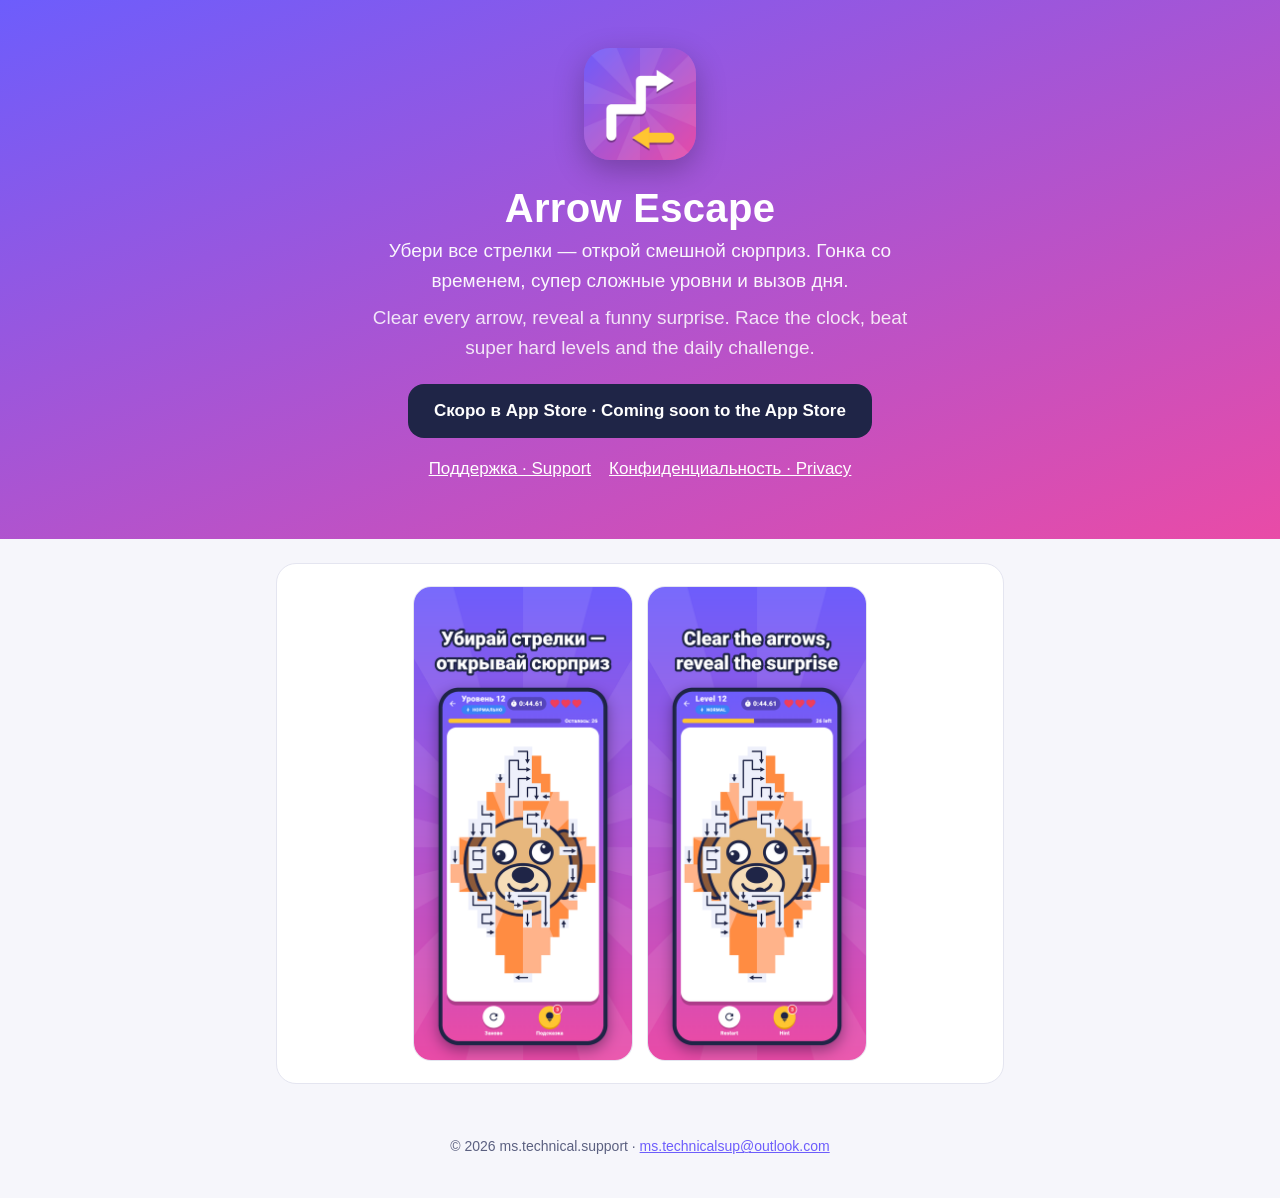
==== index.html @ 04223e9e "Publish the developer site with Arrow Escape support and privacy pages Landing page, bilingual priva" ====
<!doctype html>
<html lang="ru">
<head>
<meta charset="utf-8">
<meta name="viewport" content="width=device-width, initial-scale=1">
<title>ms.technical.support — Arrow Escape</title>
<meta name="description" content="Arrow Escape — головоломка со стрелками и смешными сюрпризами. Arrow puzzle with funny surprises.">
<link rel="icon" href="assets/arrow-escape-icon.png">
<link rel="stylesheet" href="assets/site.css">
</head>
<body>
<header class="hero">
  <img class="icon" src="assets/arrow-escape-icon.png" alt="Arrow Escape">
  <h1>Arrow Escape</h1>
  <p>Убери все стрелки — открой смешной сюрприз. Гонка со временем, супер сложные уровни и вызов дня.</p>
  <p class="muted" style="color:#fff;opacity:.85;margin-top:8px">Clear every arrow, reveal a funny surprise. Race the clock, beat super hard levels and the daily challenge.</p>
  <a class="cta" href="arrow-escape/support/">Скоро в App Store · Coming soon to the App Store</a>
  <div class="links">
    <a href="arrow-escape/support/">Поддержка · Support</a>
    <a href="arrow-escape/privacy/">Конфиденциальность · Privacy</a>
  </div>
</header>
<main class="wrap">
  <div class="card shots">
    <img src="assets/arrow-escape-ru.png" alt="Arrow Escape: убирай стрелки — открывай сюрприз" width="440" height="956">
    <img src="assets/arrow-escape-en.png" alt="Arrow Escape: clear the arrows, reveal the surprise" width="440" height="956">
  </div>
</main>
<footer>© 2026 ms.technical.support · <a href="mailto:ms.technicalsup@outlook.com">ms.technicalsup@outlook.com</a></footer>
</body>
</html>
---- assets/site.css ----
:root {
  --ink: #1f2547;
  --text: #1f2547;
  --muted: #5b6080;
  --bg: #f6f6fb;
  --card: #ffffff;
  --line: #e4e5f0;
  --accent: #6d5dfc;
  --accent-2: #e94ba7;
  --gold: #ffc531;
}
@media (prefers-color-scheme: dark) {
  :root {
    --text: #eef0fb;
    --muted: #a6aac6;
    --bg: #12142a;
    --card: #1c1f3b;
    --line: #2c3055;
  }
}
* { box-sizing: border-box; }
html { -webkit-text-size-adjust: 100%; }
body {
  margin: 0;
  font: 17px/1.55 -apple-system, BlinkMacSystemFont, "Segoe UI", Roboto, Helvetica, Arial, sans-serif;
  color: var(--text);
  background: var(--bg);
}
a { color: var(--accent); }
.hero {
  background: linear-gradient(160deg, var(--accent), var(--accent-2));
  color: #fff;
  padding: 48px 16px 56px;
  text-align: center;
}
.hero a { color: #fff; }
.hero img.icon { width: 112px; height: 112px; border-radius: 26px; box-shadow: 0 10px 30px rgba(0,0,0,.25); }
.hero h1 { margin: 18px 0 6px; font-size: clamp(24px, 7.4vw, 40px); line-height: 1.1; letter-spacing: .3px; }
.hero p { margin: 0 auto; max-width: 560px; font-size: 19px; opacity: .95; }
.wrap { max-width: 760px; margin: 0 auto; padding: 0 16px; }
.card {
  background: var(--card);
  border: 1px solid var(--line);
  border-radius: 20px;
  padding: 22px 22px;
  margin: 24px 0;
}
.cta {
  display: inline-block;
  margin-top: 22px;
  padding: 14px 26px;
  border-radius: 16px;
  background: var(--ink);
  color: #fff !important;
  font-weight: 800;
  text-decoration: none;
}
.links { display: flex; flex-wrap: wrap; gap: 10px 18px; justify-content: center; margin-top: 18px; }
.shots { display: flex; gap: 14px; justify-content: center; flex-wrap: wrap; }
.shots img { width: min(220px, 44vw); height: auto; border-radius: 18px; border: 1px solid var(--line); }
.lang { display: flex; gap: 8px; justify-content: center; margin: 18px 0 0; }
.lang a { padding: 6px 14px; border-radius: 99px; background: rgba(255,255,255,.2); text-decoration: none; font-weight: 700; }
h2 { font-size: 26px; margin: 36px 0 8px; }
h3 { font-size: 19px; margin: 22px 0 4px; }
.muted { color: var(--muted); }
footer { text-align: center; color: var(--muted); font-size: 14px; padding: 28px 16px 40px; }
details { border-top: 1px solid var(--line); padding: 12px 0; }
details:first-of-type { border-top: 0; }
summary { font-weight: 700; cursor: pointer; }
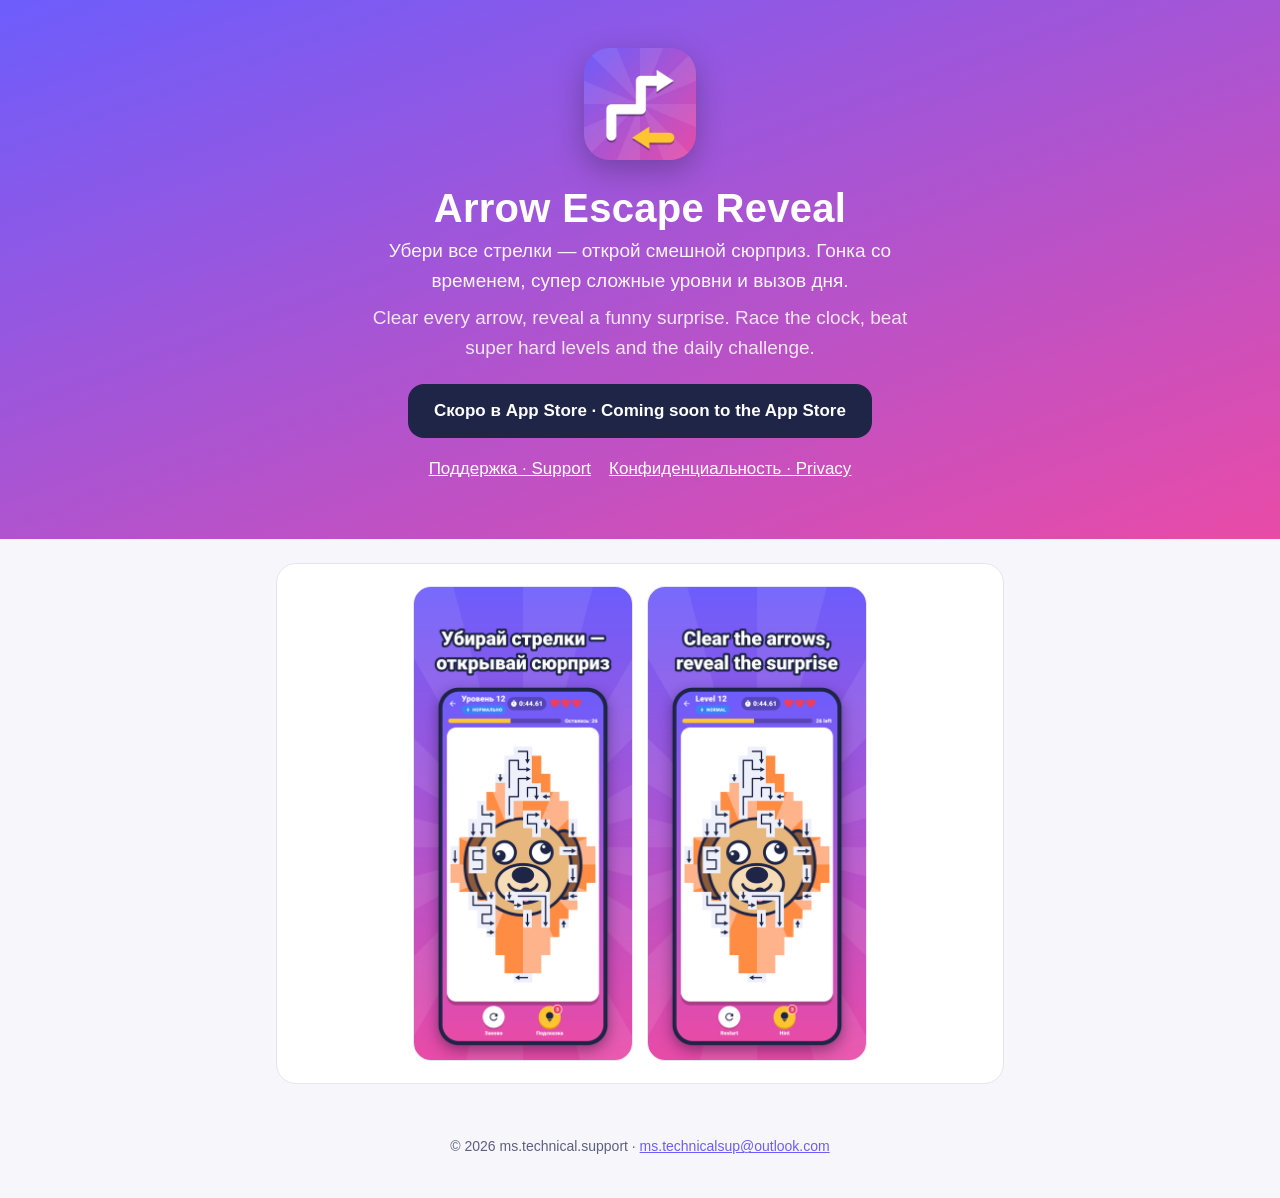
==== commit 622b70b0: "Use the App Store name Arrow Escape Reveal on the site Co-Authored-By: Claude Opus 5.5 <noreply@anth" ====
--- a/index.html
+++ b/index.html
@@ -3,7 +3,7 @@
 <head>
 <meta charset="utf-8">
 <meta name="viewport" content="width=device-width, initial-scale=1">
-<title>ms.technical.support — Arrow Escape</title>
+<title>Arrow Escape Reveal — ms.technical.support</title>
 <meta name="description" content="Arrow Escape — головоломка со стрелками и смешными сюрпризами. Arrow puzzle with funny surprises.">
 <link rel="icon" href="assets/arrow-escape-icon.png">
 <link rel="stylesheet" href="assets/site.css">
@@ -11,7 +11,7 @@
 <body>
 <header class="hero">
   <img class="icon" src="assets/arrow-escape-icon.png" alt="Arrow Escape">
-  <h1>Arrow Escape</h1>
+  <h1>Arrow Escape Reveal</h1>
   <p>Убери все стрелки — открой смешной сюрприз. Гонка со временем, супер сложные уровни и вызов дня.</p>
   <p class="muted" style="color:#fff;opacity:.85;margin-top:8px">Clear every arrow, reveal a funny surprise. Race the clock, beat super hard levels and the daily challenge.</p>
   <a class="cta" href="arrow-escape/support/">Скоро в App Store · Coming soon to the App Store</a>
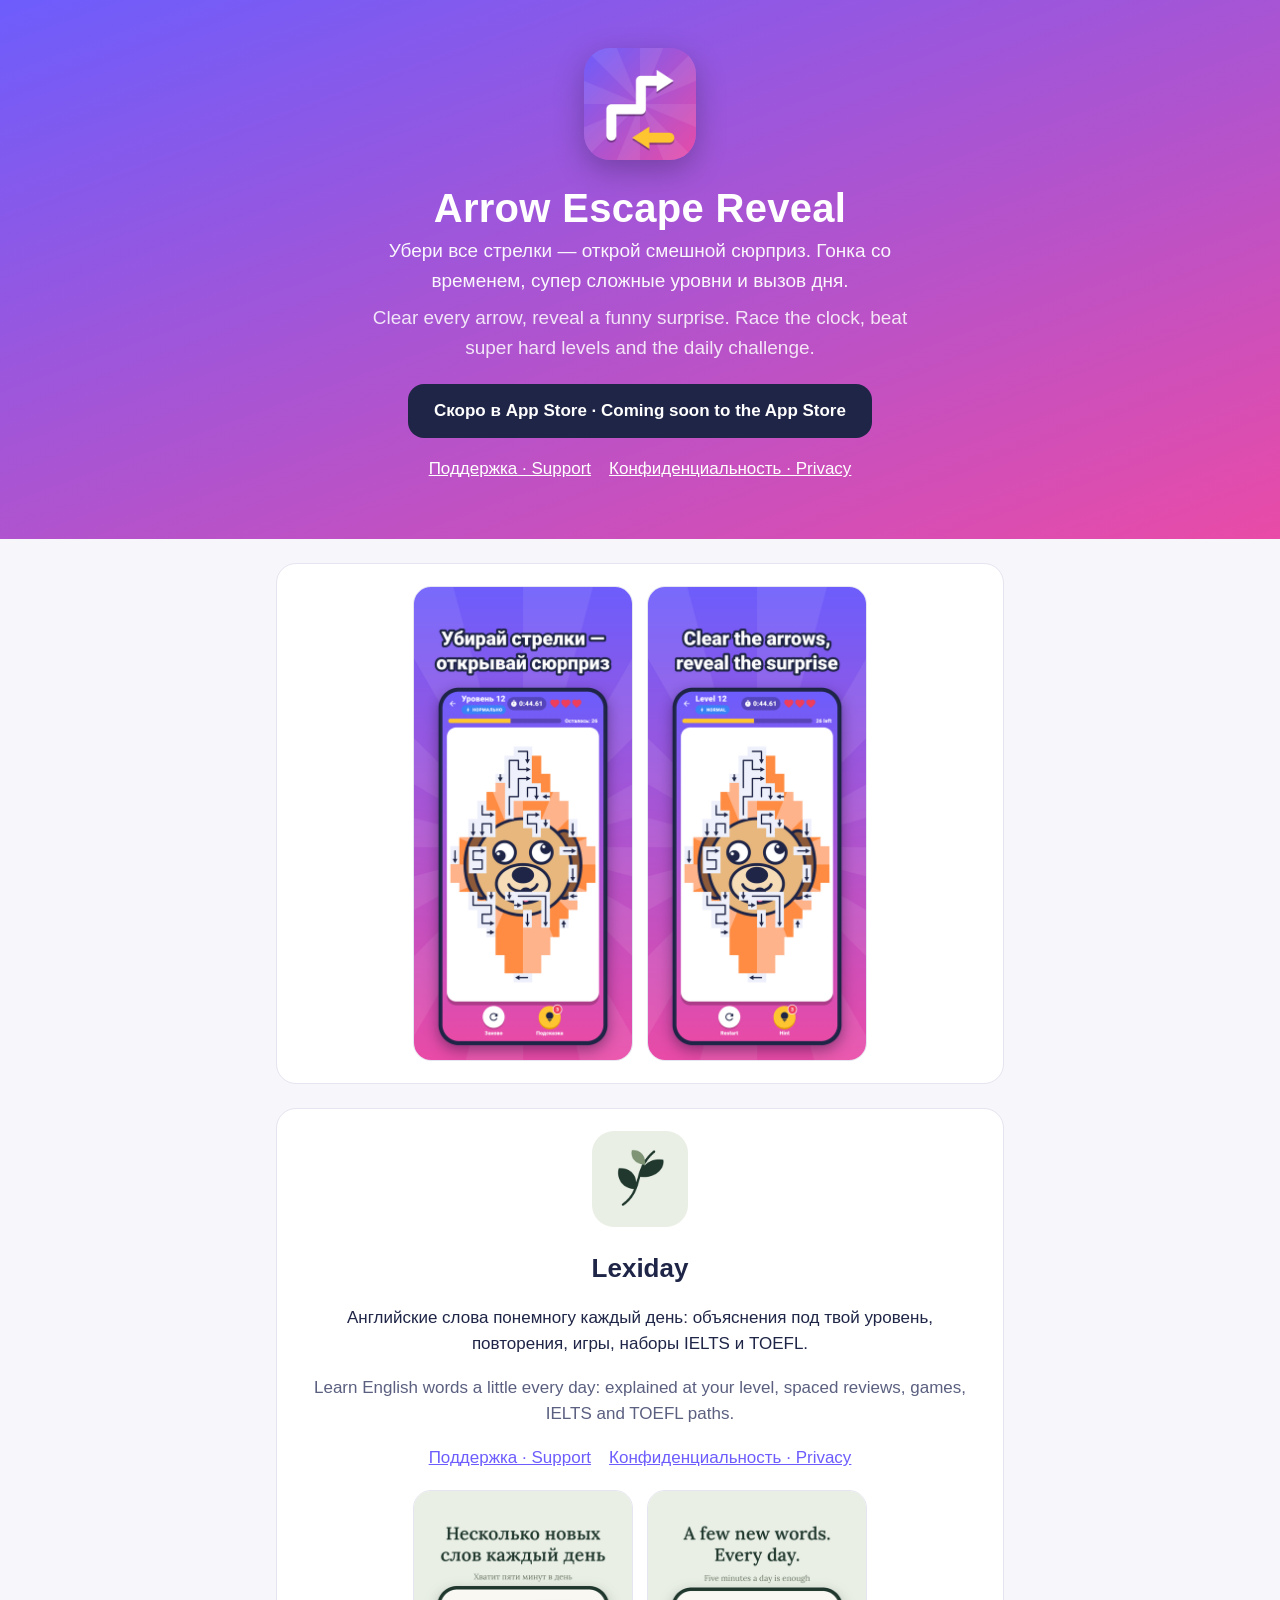
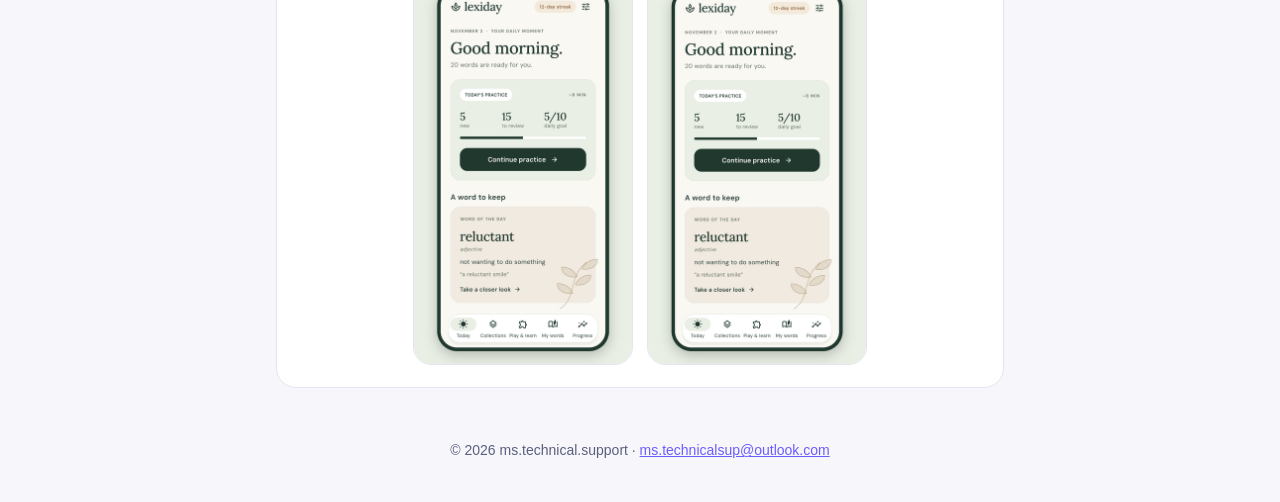
==== commit 035d252a: "Add Lexiday: privacy policy, support page and home page card Co-Authored-By: Claude Opus 5.5 <norepl" ====
--- a/index.html
+++ b/index.html
@@ -3,7 +3,7 @@
 <head>
 <meta charset="utf-8">
 <meta name="viewport" content="width=device-width, initial-scale=1">
-<title>Arrow Escape Reveal — ms.technical.support</title>
+<title>ms.technical.support — Arrow Escape Reveal, Lexiday</title>
 <meta name="description" content="Arrow Escape — головоломка со стрелками и смешными сюрпризами. Arrow puzzle with funny surprises.">
 <link rel="icon" href="assets/arrow-escape-icon.png">
 <link rel="stylesheet" href="assets/site.css">
@@ -25,6 +25,20 @@
     <img src="assets/arrow-escape-ru.png" alt="Arrow Escape: убирай стрелки — открывай сюрприз" width="440" height="956">
     <img src="assets/arrow-escape-en.png" alt="Arrow Escape: clear the arrows, reveal the surprise" width="440" height="956">
   </div>
+  <section class="card" style="text-align:center">
+    <img src="assets/lexiday-icon.png" alt="Lexiday" width="96" height="96" style="border-radius:22px">
+    <h2 style="margin:12px 0 4px">Lexiday</h2>
+    <p>Английские слова понемногу каждый день: объяснения под твой уровень, повторения, игры, наборы IELTS и TOEFL.</p>
+    <p class="muted">Learn English words a little every day: explained at your level, spaced reviews, games, IELTS and TOEFL paths.</p>
+    <div class="links">
+      <a href="lexiday/support/">Поддержка · Support</a>
+      <a href="lexiday/privacy/">Конфиденциальность · Privacy</a>
+    </div>
+    <div class="shots" style="margin-top:18px">
+      <img src="assets/lexiday-ru.png" alt="Lexiday: несколько новых слов каждый день" width="440" height="956">
+      <img src="assets/lexiday-en.png" alt="Lexiday: a few new words every day" width="440" height="956">
+    </div>
+  </section>
 </main>
 <footer>© 2026 ms.technical.support · <a href="mailto:ms.technicalsup@outlook.com">ms.technicalsup@outlook.com</a></footer>
 </body>
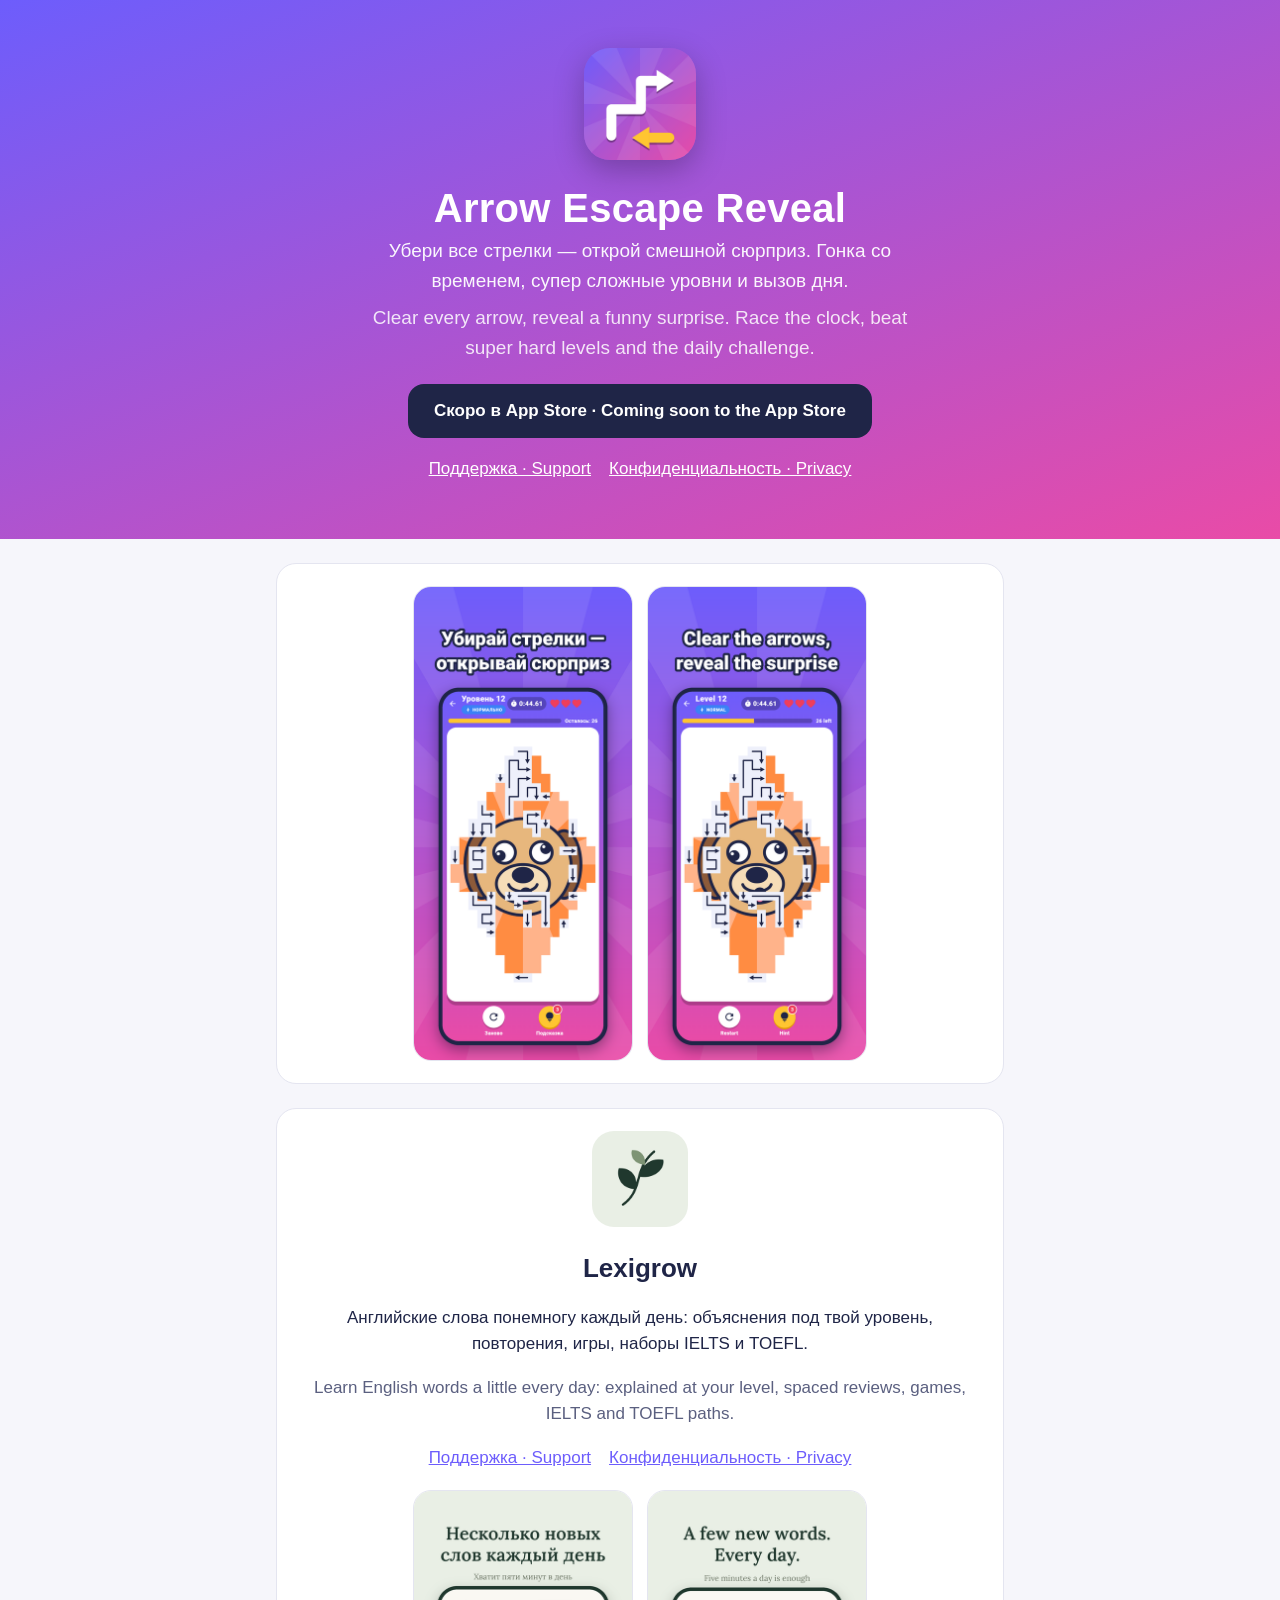
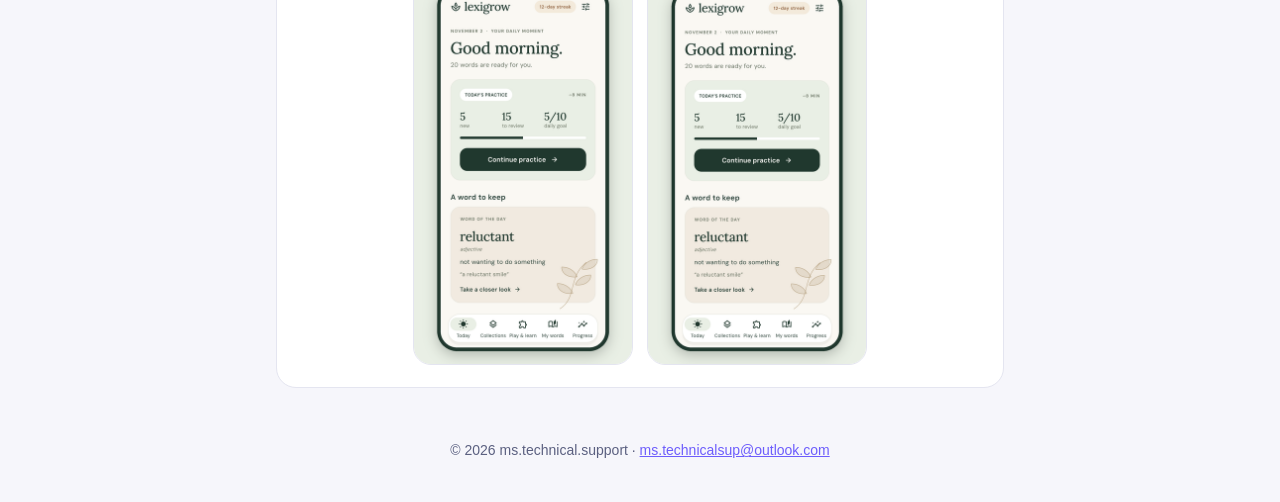
==== commit 807760f8: "Lexiday is now Lexigrow: pages move to /lexigrow/, old links redirect Co-Authored-By: Claude Opus 5." ====
--- a/index.html
+++ b/index.html
@@ -3,7 +3,7 @@
 <head>
 <meta charset="utf-8">
 <meta name="viewport" content="width=device-width, initial-scale=1">
-<title>ms.technical.support — Arrow Escape Reveal, Lexiday</title>
+<title>ms.technical.support — Arrow Escape Reveal, Lexigrow</title>
 <meta name="description" content="Arrow Escape — головоломка со стрелками и смешными сюрпризами. Arrow puzzle with funny surprises.">
 <link rel="icon" href="assets/arrow-escape-icon.png">
 <link rel="stylesheet" href="assets/site.css">
@@ -26,17 +26,17 @@
     <img src="assets/arrow-escape-en.png" alt="Arrow Escape: clear the arrows, reveal the surprise" width="440" height="956">
   </div>
   <section class="card" style="text-align:center">
-    <img src="assets/lexiday-icon.png" alt="Lexiday" width="96" height="96" style="border-radius:22px">
-    <h2 style="margin:12px 0 4px">Lexiday</h2>
+    <img src="assets/lexigrow-icon.png" alt="Lexigrow" width="96" height="96" style="border-radius:22px">
+    <h2 style="margin:12px 0 4px">Lexigrow</h2>
     <p>Английские слова понемногу каждый день: объяснения под твой уровень, повторения, игры, наборы IELTS и TOEFL.</p>
     <p class="muted">Learn English words a little every day: explained at your level, spaced reviews, games, IELTS and TOEFL paths.</p>
     <div class="links">
-      <a href="lexiday/support/">Поддержка · Support</a>
-      <a href="lexiday/privacy/">Конфиденциальность · Privacy</a>
+      <a href="lexigrow/support/">Поддержка · Support</a>
+      <a href="lexigrow/privacy/">Конфиденциальность · Privacy</a>
     </div>
     <div class="shots" style="margin-top:18px">
-      <img src="assets/lexiday-ru.png" alt="Lexiday: несколько новых слов каждый день" width="440" height="956">
-      <img src="assets/lexiday-en.png" alt="Lexiday: a few new words every day" width="440" height="956">
+      <img src="assets/lexigrow-ru.png" alt="Lexigrow: несколько новых слов каждый день" width="440" height="956">
+      <img src="assets/lexigrow-en.png" alt="Lexigrow: a few new words every day" width="440" height="956">
     </div>
   </section>
 </main>
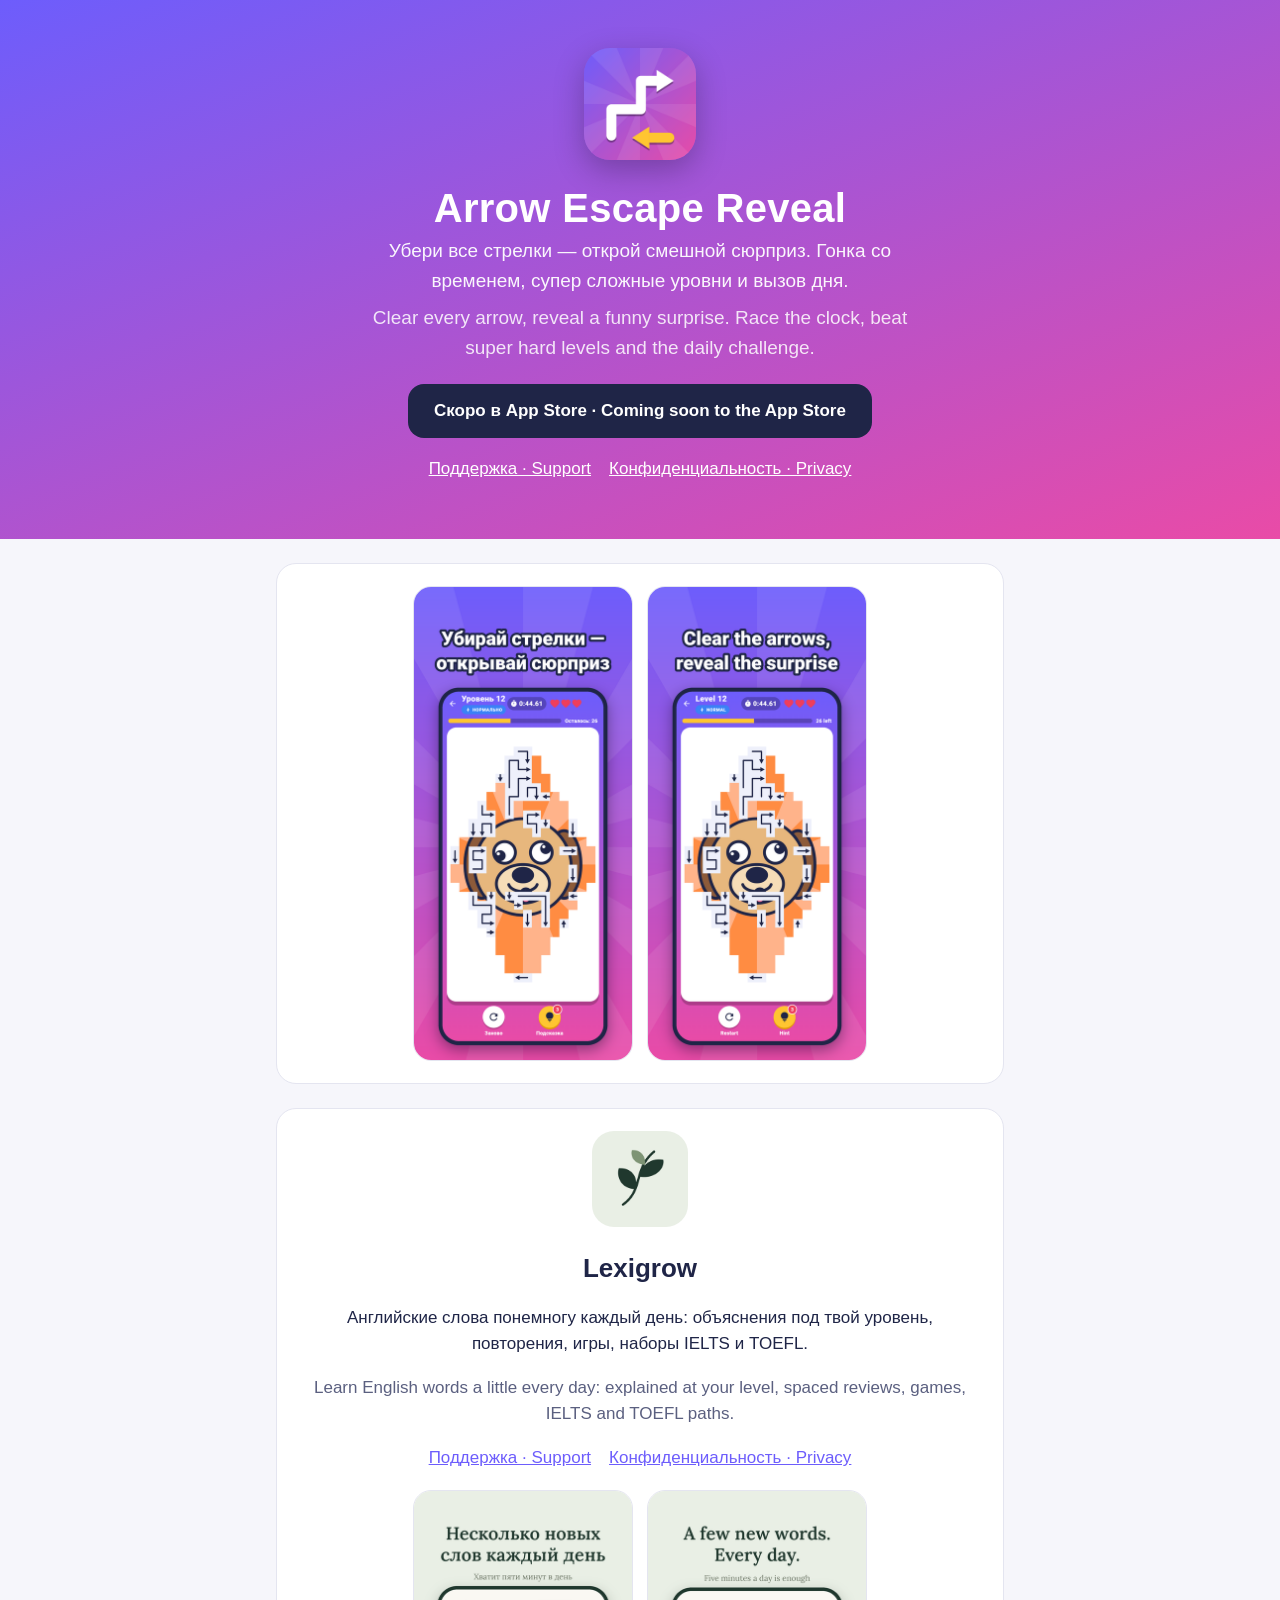
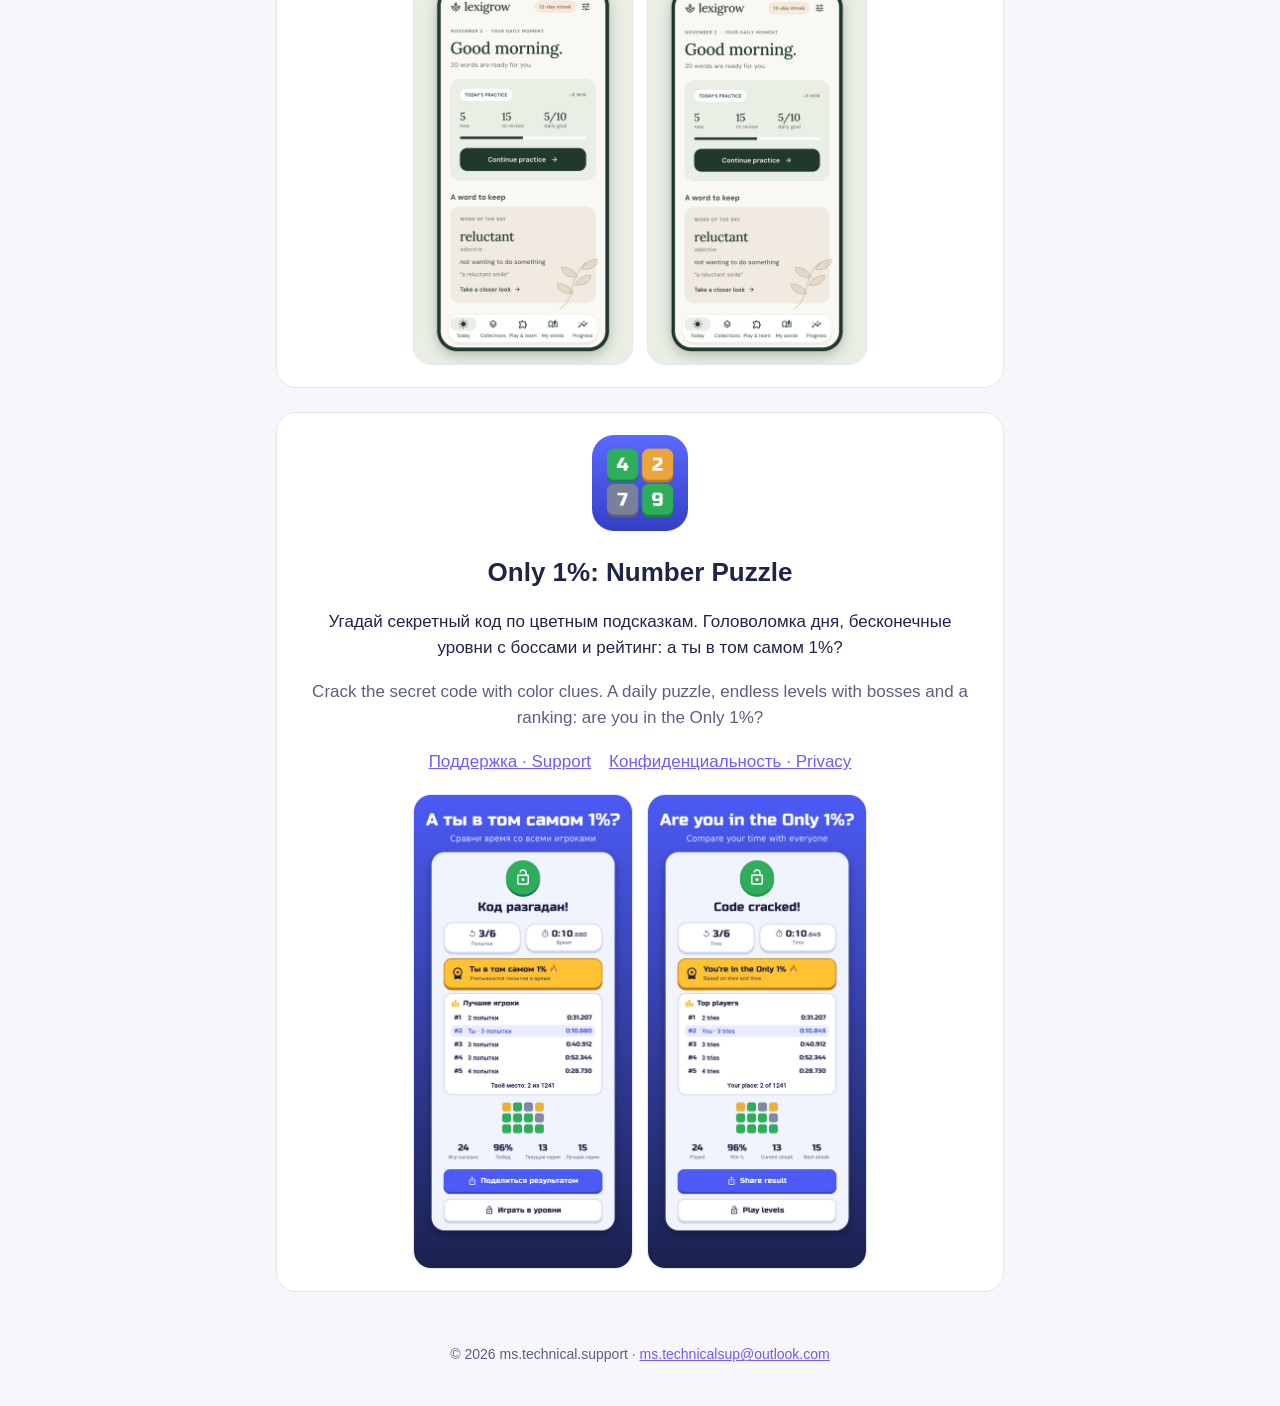
==== commit 67c88bc0: "Only 1%: страницы поддержки и конфиденциальности, карточка на главной Co-Authored-By: Claude Opus 5." ====
--- a/index.html
+++ b/index.html
@@ -3,7 +3,7 @@
 <head>
 <meta charset="utf-8">
 <meta name="viewport" content="width=device-width, initial-scale=1">
-<title>ms.technical.support — Arrow Escape Reveal, Lexigrow</title>
+<title>ms.technical.support — Arrow Escape Reveal, Lexigrow, Only 1%</title>
 <meta name="description" content="Arrow Escape — головоломка со стрелками и смешными сюрпризами. Arrow puzzle with funny surprises.">
 <link rel="icon" href="assets/arrow-escape-icon.png">
 <link rel="stylesheet" href="assets/site.css">
@@ -39,6 +39,20 @@
       <img src="assets/lexigrow-en.png" alt="Lexigrow: a few new words every day" width="440" height="956">
     </div>
   </section>
+  <section class="card" style="text-align:center">
+    <img src="assets/only1-icon.png" alt="Only 1%" width="96" height="96" style="border-radius:22px">
+    <h2 style="margin:12px 0 4px">Only 1%: Number Puzzle</h2>
+    <p>Угадай секретный код по цветным подсказкам. Головоломка дня, бесконечные уровни с боссами и рейтинг: а ты в том самом 1%?</p>
+    <p class="muted">Crack the secret code with color clues. A daily puzzle, endless levels with bosses and a ranking: are you in the Only 1%?</p>
+    <div class="links">
+      <a href="only1/support/">Поддержка · Support</a>
+      <a href="only1/privacy/">Конфиденциальность · Privacy</a>
+    </div>
+    <div class="shots" style="margin-top:18px">
+      <img src="assets/only1-ru.png" alt="Only 1%: а ты в том самом 1%?" width="440" height="956">
+      <img src="assets/only1-en.png" alt="Only 1%: are you in the Only 1%?" width="440" height="956">
+    </div>
+  </section>
 </main>
 <footer>© 2026 ms.technical.support · <a href="mailto:ms.technicalsup@outlook.com">ms.technicalsup@outlook.com</a></footer>
 </body>
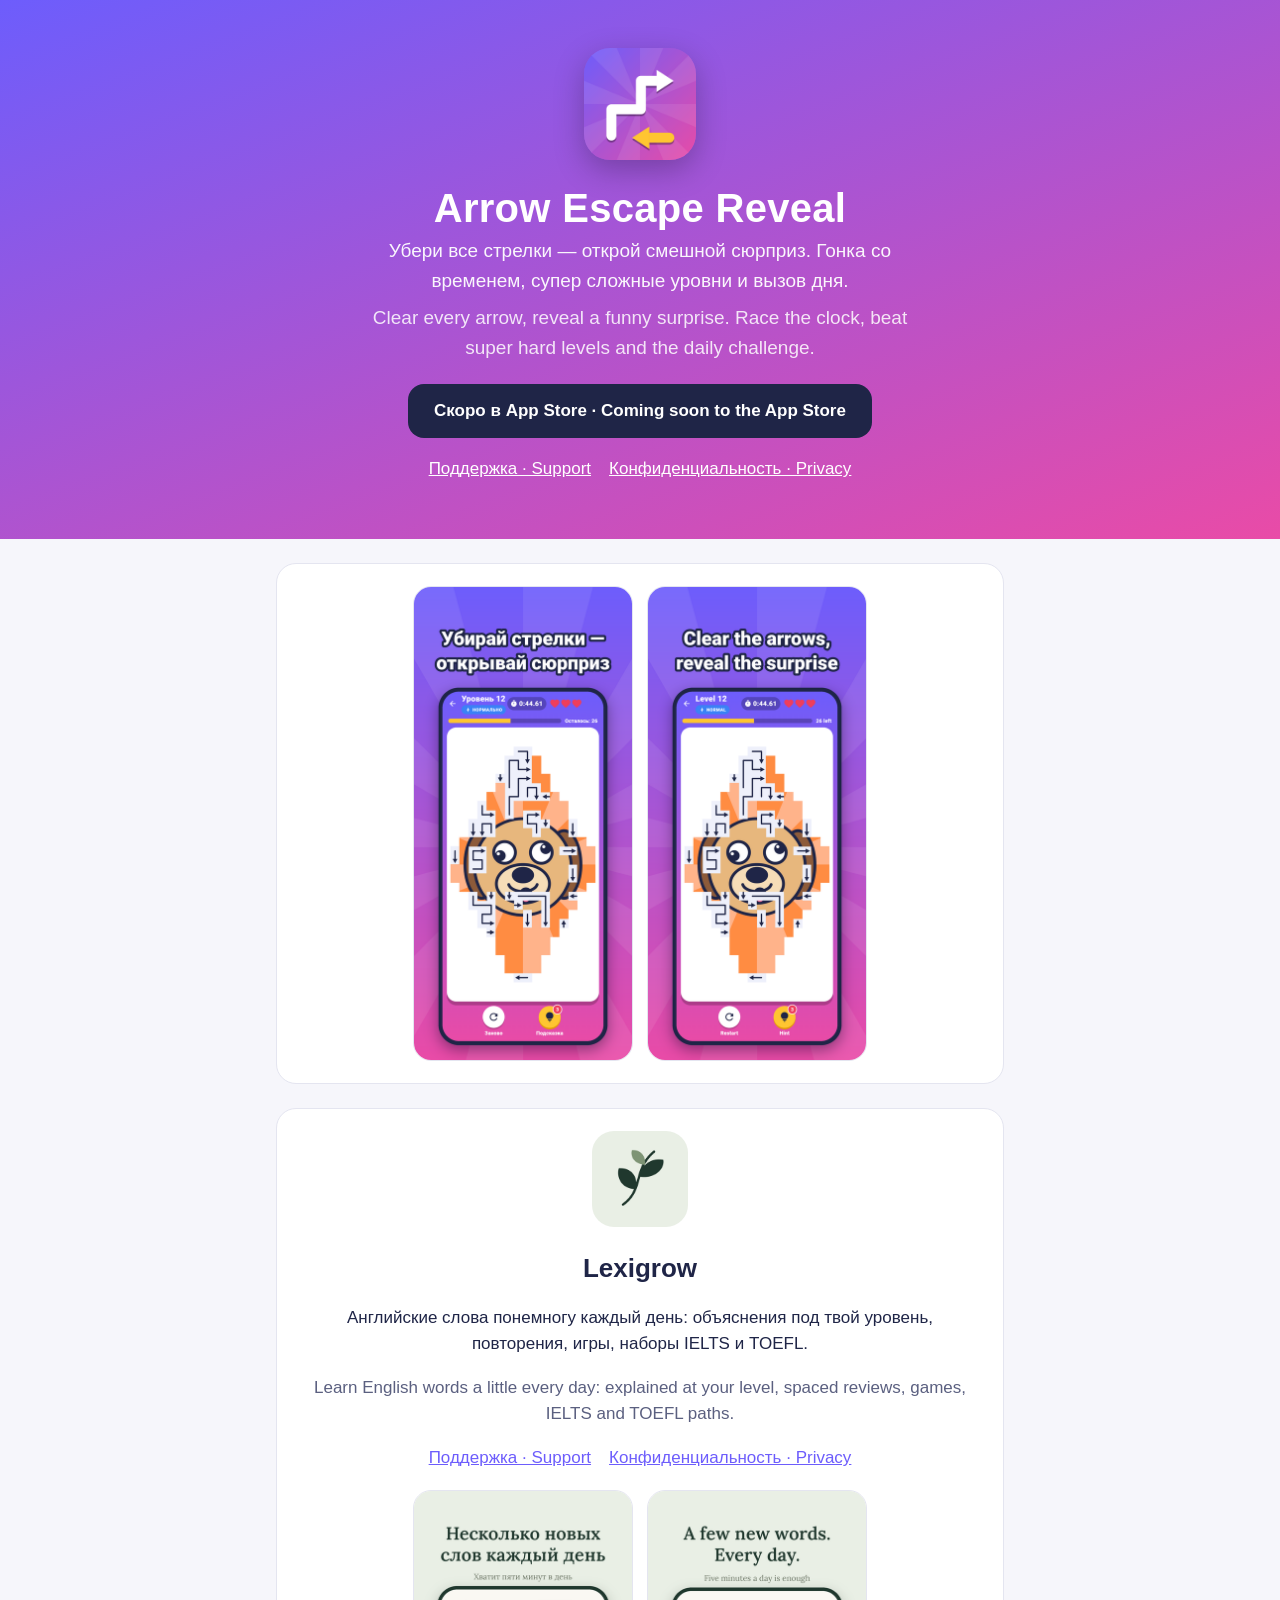
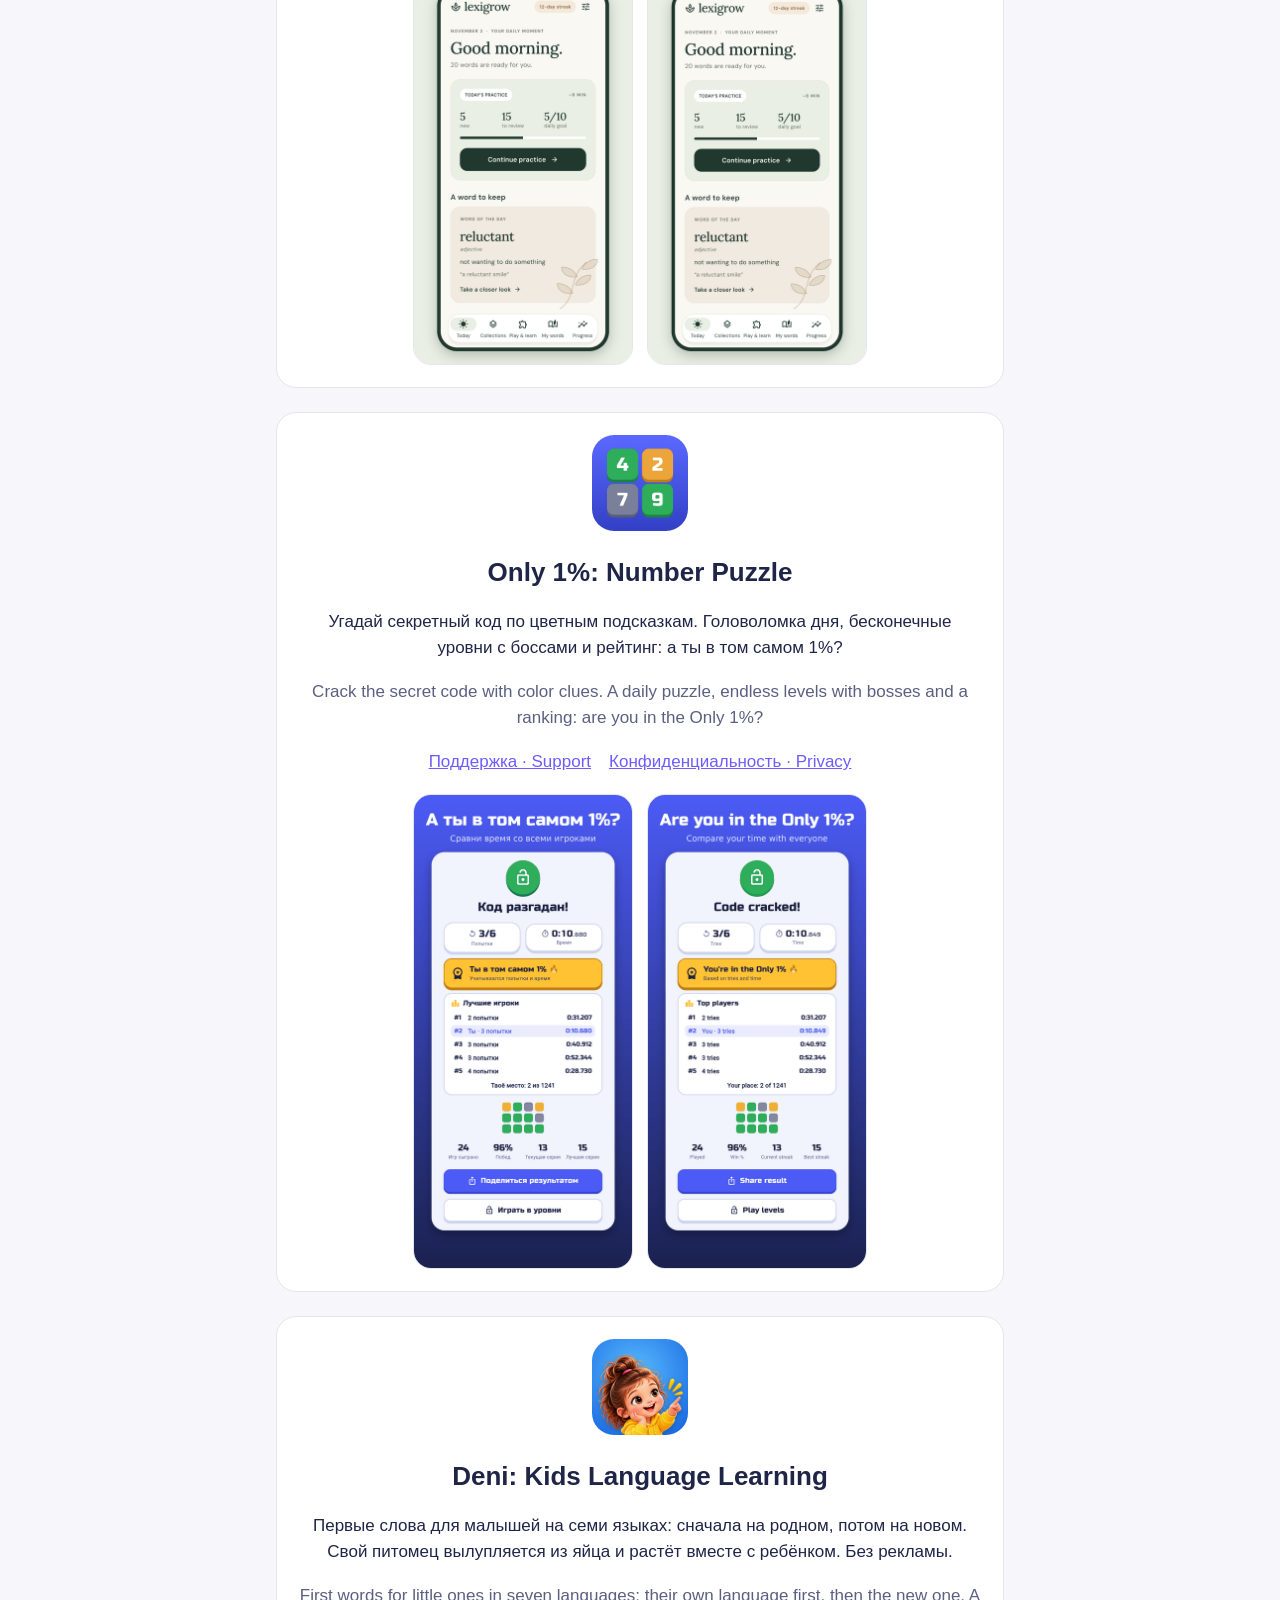
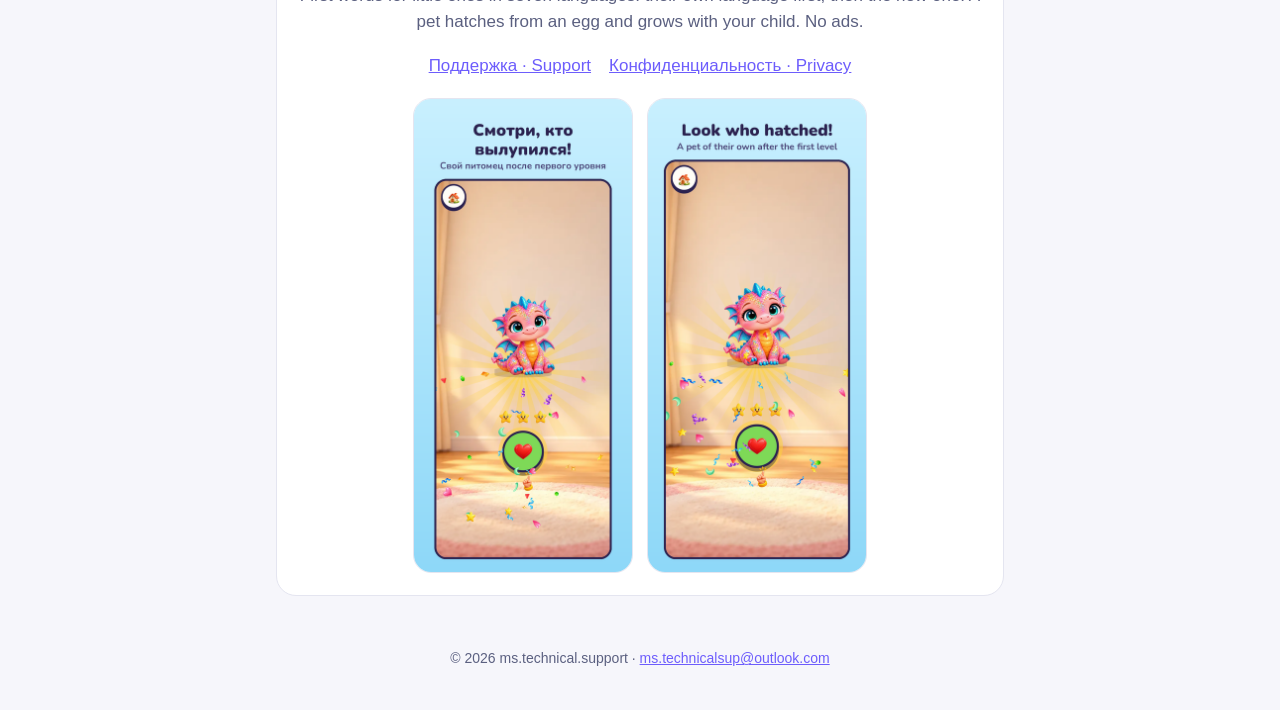
==== commit 933bfc05: "Deni: страницы поддержки и конфиденциальности, карточка на главной Co-Authored-By: Claude Opus 5.5 <" ====
--- a/index.html
+++ b/index.html
@@ -3,7 +3,7 @@
 <head>
 <meta charset="utf-8">
 <meta name="viewport" content="width=device-width, initial-scale=1">
-<title>ms.technical.support — Arrow Escape Reveal, Lexigrow, Only 1%</title>
+<title>ms.technical.support — Arrow Escape Reveal, Lexigrow, Only 1%, Deni</title>
 <meta name="description" content="Arrow Escape — головоломка со стрелками и смешными сюрпризами. Arrow puzzle with funny surprises.">
 <link rel="icon" href="assets/arrow-escape-icon.png">
 <link rel="stylesheet" href="assets/site.css">
@@ -53,6 +53,20 @@
       <img src="assets/only1-en.png" alt="Only 1%: are you in the Only 1%?" width="440" height="956">
     </div>
   </section>
+  <section class="card" style="text-align:center">
+    <img src="assets/deni-icon.png" alt="Deni" width="96" height="96" style="border-radius:22px">
+    <h2 style="margin:12px 0 4px">Deni: Kids Language Learning</h2>
+    <p>Первые слова для малышей на семи языках: сначала на родном, потом на новом. Свой питомец вылупляется из яйца и растёт вместе с ребёнком. Без рекламы.</p>
+    <p class="muted">First words for little ones in seven languages: their own language first, then the new one. A pet hatches from an egg and grows with your child. No ads.</p>
+    <div class="links">
+      <a href="deni/support/">Поддержка · Support</a>
+      <a href="deni/privacy/">Конфиденциальность · Privacy</a>
+    </div>
+    <div class="shots" style="margin-top:18px">
+      <img src="assets/deni-ru.png" alt="Deni: смотри, кто вылупился!" width="440" height="956">
+      <img src="assets/deni-en.png" alt="Deni: look who hatched!" width="440" height="956">
+    </div>
+  </section>
 </main>
 <footer>© 2026 ms.technical.support · <a href="mailto:ms.technicalsup@outlook.com">ms.technicalsup@outlook.com</a></footer>
 </body>
